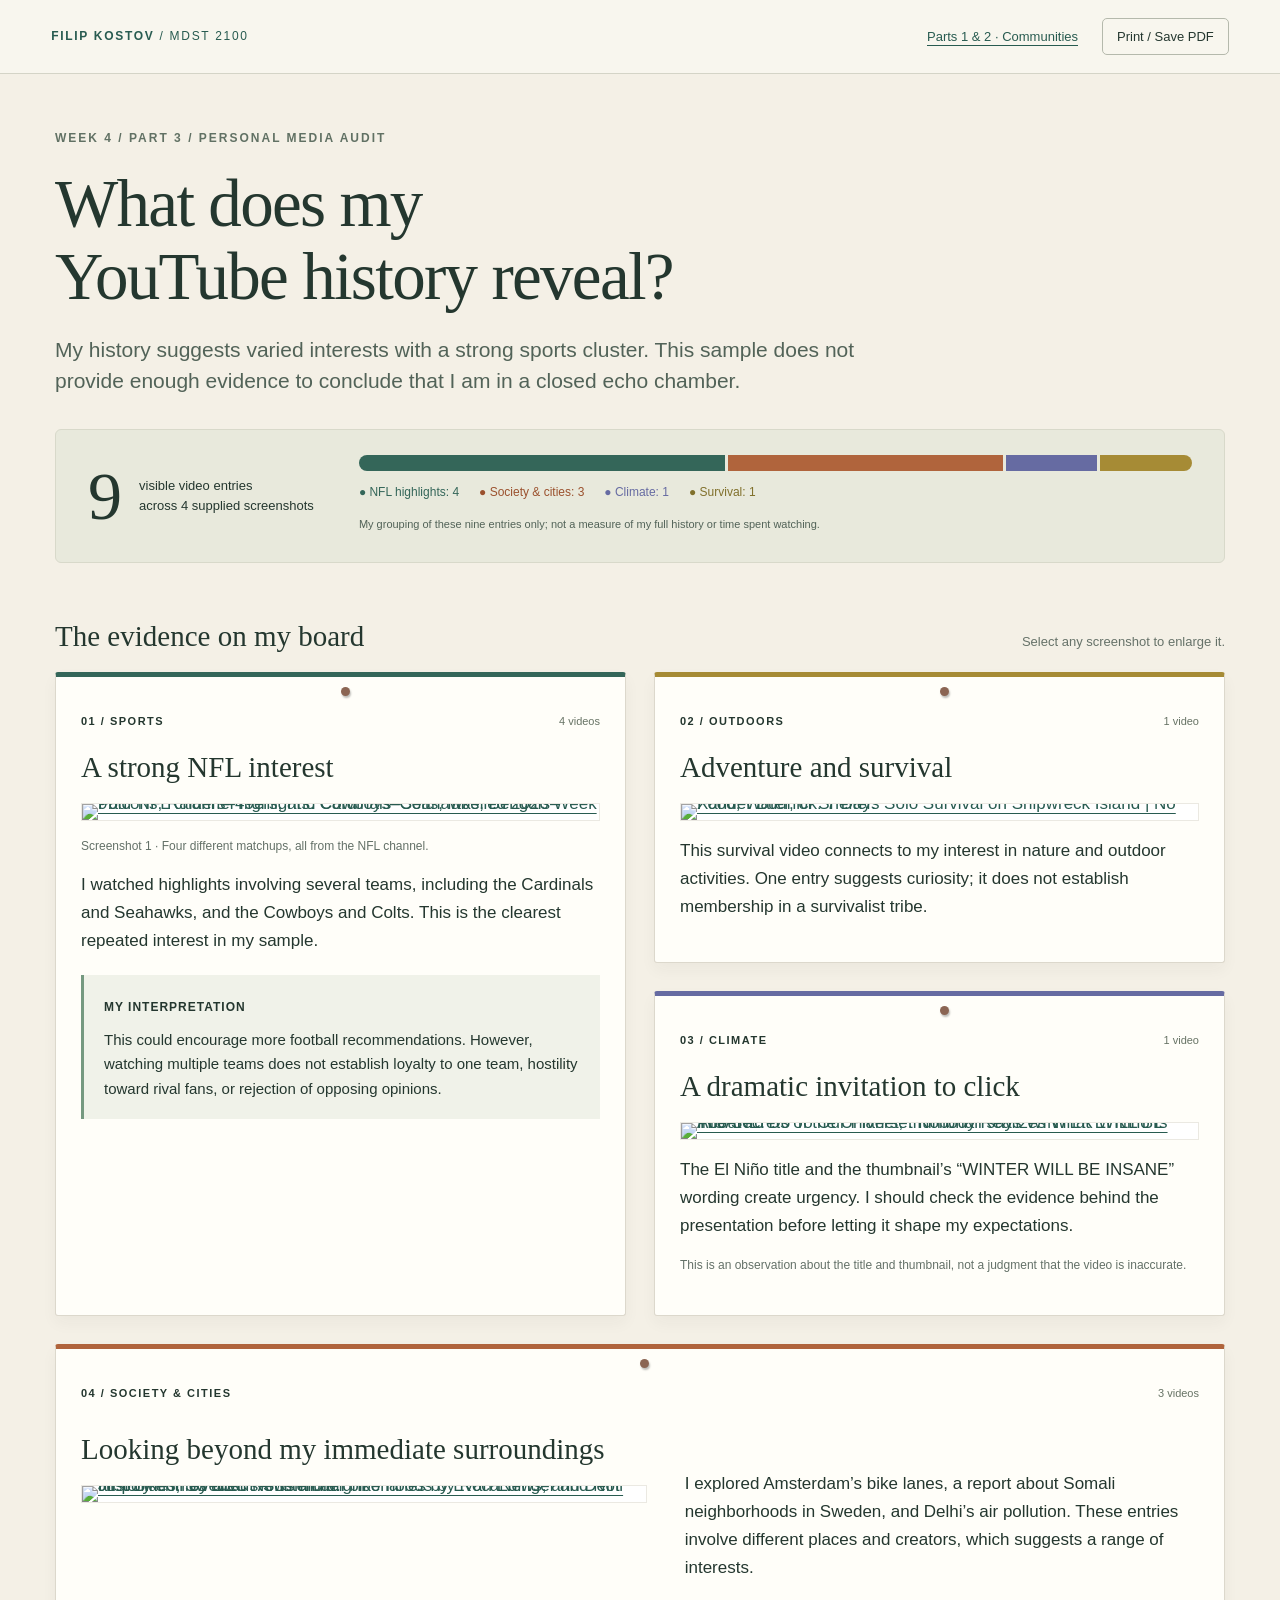
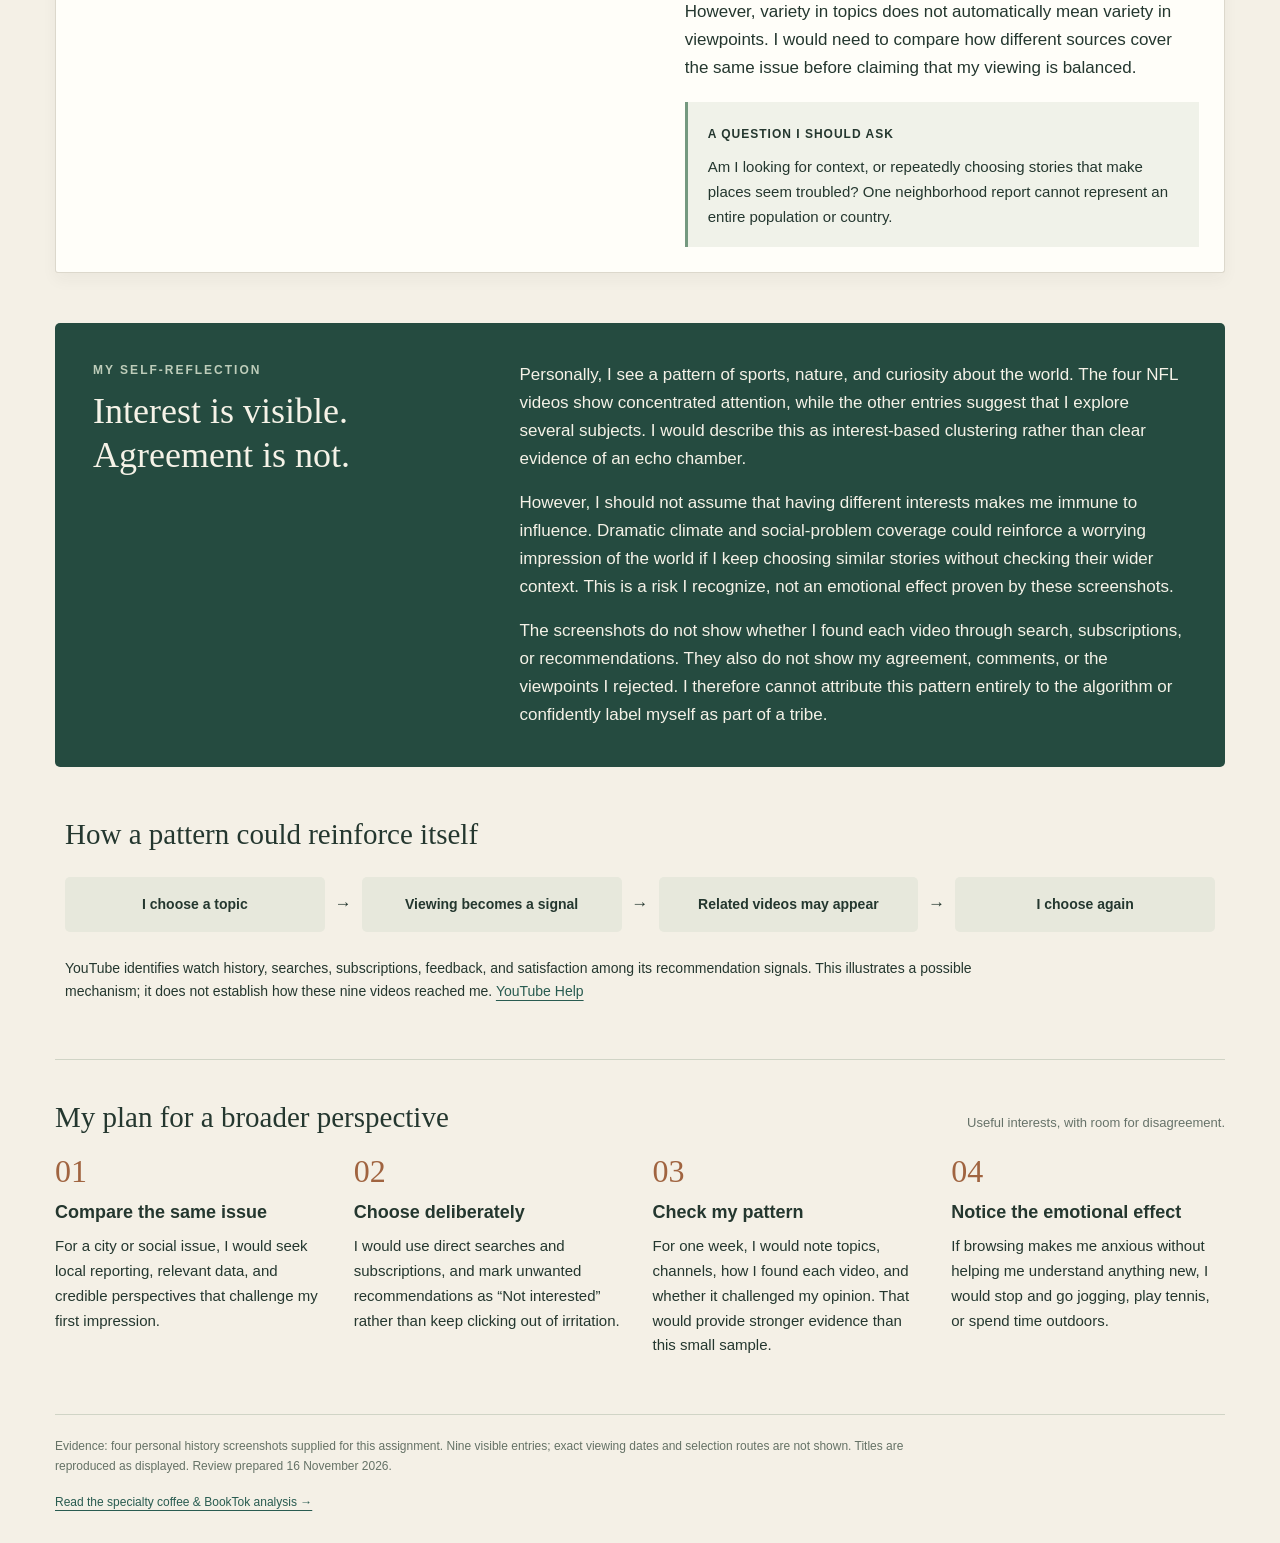
==== index.html @ 4a9a334c "Publish Week 4 visual board and community analysis" ====
<!doctype html>
<html lang="en"><head><meta charset="utf-8"><meta name="viewport" content="width=device-width,initial-scale=1"><title>My YouTube History — Filip Kostov</title><link rel="stylesheet" href="style.css"></head>
<body><header class="top"><a class="brand" href="index.html">FILIP KOSTOV <span> / MDST 2100</span></a><nav><a href="communities.html">Parts 1 & 2 · Communities</a><button onclick="window.print()">Print / Save PDF</button></nav></header>
<main><div class="eyebrow">WEEK 4 / PART 3 / PERSONAL MEDIA AUDIT</div><h1>What does my<br>YouTube history reveal?</h1><p class="intro">My history suggests varied interests with a strong sports cluster. This sample does not provide enough evidence to conclude that I am in a closed echo chamber.</p>
<section class="overview" aria-label="Sample overview"><div class="sample"><strong>9</strong><span>visible video entries<br>across 4 supplied screenshots</span></div><div class="mix"><div class="bar" role="img" aria-label="Four NFL highlights, three society and cities videos, one climate video and one survival video"><i style="flex:4;background:#346659"></i><i style="flex:3;background:#b0643c"></i><i style="flex:1;background:#666ba2"></i><i style="flex:1;background:#a68b35"></i></div><div class="legend"><span>● NFL highlights: 4</span><span>● Society & cities: 3</span><span>● Climate: 1</span><span>● Survival: 1</span></div><small>My grouping of these nine entries only; not a measure of my full history or time spent watching.</small></div></section>
<div class="section-heading"><h2>The evidence on my board</h2><p>Select any screenshot to enlarge it.</p></div>
<section class="board">
<article class="card sport"><div class="card-top"><span class="tag">01 / SPORTS</span><span class="count">4 videos</span></div><h2>A strong NFL interest</h2><a href="assets/nfl-history.png" class="image-link" target="_blank" rel="noopener"><img src="assets/nfl-history.png" alt="Four NFL channel highlights: Cardinals–Seahawks, Bengals–Falcons, Raiders–49ers, and Cowboys–Colts, labelled 2026 Week 9."></a><p class="caption">Screenshot 1 · Four different matchups, all from the NFL channel.</p><p>I watched highlights involving several teams, including the Cardinals and Seahawks, and the Cowboys and Colts. This is the clearest repeated interest in my sample.</p><div class="note"><b>My interpretation</b><p>This could encourage more football recommendations. However, watching multiple teams does not establish loyalty to one team, hostility toward rival fans, or rejection of opposing opinions.</p></div></article>
<div class="stack"><article class="card outdoors"><div class="card-top"><span class="tag">02 / OUTDOORS</span><span class="count">1 video</span></div><h2>Adventure and survival</h2><a href="assets/survival-history.png" class="image-link" target="_blank" rel="noopener"><img src="assets/survival-history.png" alt="Xander Budnick: 7 Days Solo Survival on Shipwreck Island | No Food, Water, or Shelter."></a><p>This survival video connects to my interest in nature and outdoor activities. One entry suggests curiosity; it does not establish membership in a survivalist tribe.</p></article>
<article class="card climate"><div class="card-top"><span class="tag">03 / CLIMATE</span><span class="count">1 video</span></div><h2>A dramatic invitation to click</h2><a href="assets/climate-history.png" class="image-link" target="_blank" rel="noopener"><img src="assets/climate-history.png" alt="The Secrets of the Universe: Nobody Realizes What El Niño Is About To Do To Our Planet; thumbnail says WINTER WILL BE INSANE."></a><p>The El Niño title and the thumbnail’s “WINTER WILL BE INSANE” wording create urgency. I should check the evidence behind the presentation before letting it shape my expectations.</p><p class="caption">This is an observation about the title and thumbnail, not a judgment that the video is inaccurate.</p></article></div>
<article class="card world"><div class="card-top"><span class="tag">04 / SOCIETY & CITIES</span><span class="count">3 videos</span></div><div class="split"><div><h2>Looking beyond my immediate surroundings</h2><a href="assets/world-history.png" class="image-link" target="_blank" rel="noopener"><img src="assets/world-history.png" alt="History entries about Amsterdam bike lanes by Evan Edinger and Not Just Bikes, Sweden’s Somali neighborhoods by RocaNews, and Delhi air pollution by BBC News India."></a></div><div class="world-copy"><p>I explored Amsterdam’s bike lanes, a report about Somali neighborhoods in Sweden, and Delhi’s air pollution. These entries involve different places and creators, which suggests a range of interests.</p><p>However, variety in topics does not automatically mean variety in viewpoints. I would need to compare how different sources cover the same issue before claiming that my viewing is balanced.</p><div class="note"><b>A question I should ask</b><p>Am I looking for context, or repeatedly choosing stories that make places seem troubled? One neighborhood report cannot represent an entire population or country.</p></div></div></div></article>
</section>
<section class="reflection"><div><div class="eyebrow">MY SELF-REFLECTION</div><h2>Interest is visible.<br>Agreement is not.</h2></div><div><p>Personally, I see a pattern of sports, nature, and curiosity about the world. The four NFL videos show concentrated attention, while the other entries suggest that I explore several subjects. I would describe this as interest-based clustering rather than clear evidence of an echo chamber.</p><p>However, I should not assume that having different interests makes me immune to influence. Dramatic climate and social-problem coverage could reinforce a worrying impression of the world if I keep choosing similar stories without checking their wider context. This is a risk I recognize, not an emotional effect proven by these screenshots.</p><p>The screenshots do not show whether I found each video through search, subscriptions, or recommendations. They also do not show my agreement, comments, or the viewpoints I rejected. I therefore cannot attribute this pattern entirely to the algorithm or confidently label myself as part of a tribe.</p></div></section>
<section class="loop"><h2>How a pattern could reinforce itself</h2><div class="steps"><span>I choose a topic</span><b>→</b><span>Viewing becomes a signal</span><b>→</b><span>Related videos may appear</span><b>→</b><span>I choose again</span></div><p>YouTube identifies watch history, searches, subscriptions, feedback, and satisfaction among its recommendation signals. This illustrates a possible mechanism; it does not establish how these nine videos reached me. <a href="https://support.google.com/youtube/answer/16089387?hl=en" target="_blank" rel="noopener">YouTube Help</a></p></section>
<section class="plan"><div class="section-heading"><h2>My plan for a broader perspective</h2><p>Useful interests, with room for disagreement.</p></div><div class="plan-grid"><article><span>01</span><h3>Compare the same issue</h3><p>For a city or social issue, I would seek local reporting, relevant data, and credible perspectives that challenge my first impression.</p></article><article><span>02</span><h3>Choose deliberately</h3><p>I would use direct searches and subscriptions, and mark unwanted recommendations as “Not interested” rather than keep clicking out of irritation.</p></article><article><span>03</span><h3>Check my pattern</h3><p>For one week, I would note topics, channels, how I found each video, and whether it challenged my opinion. That would provide stronger evidence than this small sample.</p></article><article><span>04</span><h3>Notice the emotional effect</h3><p>If browsing makes me anxious without helping me understand anything new, I would stop and go jogging, play tennis, or spend time outdoors.</p></article></div></section>
<footer><p>Evidence: four personal history screenshots supplied for this assignment. Nine visible entries; exact viewing dates and selection routes are not shown. Titles are reproduced as displayed. Review prepared 16 November 2026.</p><a href="communities.html">Read the specialty coffee & BookTok analysis →</a></footer></main></body></html>
---- style.css ----
*{box-sizing:border-box}html{scroll-behavior:smooth}body{margin:0;background:#f4f0e6;color:#24372f;font:17px/1.65 Arial,sans-serif}a{color:#285b50;text-underline-offset:4px}a:hover{color:#a34e2a}button{font:inherit;border:1px solid #b5b9ac;background:transparent;padding:7px 14px;border-radius:5px;cursor:pointer;color:inherit}.top{display:flex;align-items:center;justify-content:space-between;gap:20px;padding:18px 4%;border-bottom:1px solid #d4d4c7;background:#f8f6ee}.brand{font-size:12px;font-weight:800;letter-spacing:1.7px;text-decoration:none}.brand span{font-weight:400}nav{display:flex;gap:24px;align-items:center;font-size:13px}main{max-width:1230px;margin:0 auto;padding:55px 30px 30px}.eyebrow{font-size:12px;letter-spacing:2px;font-weight:800;color:#617164}h1{font:normal clamp(36px,5.3vw,67px)/1.08 Georgia,serif;letter-spacing:-1.7px;margin:18px 0 22px}h2{font:normal 29px/1.2 Georgia,serif;margin:10px 0 18px}h3{font-size:18px;line-height:1.3;margin:10px 0}p{margin:0 0 16px}.intro{font-size:21px;max-width:820px;line-height:1.5;color:#526358}.overview{display:flex;gap:45px;align-items:center;background:#e8e9dc;border:1px solid #d8d9ca;padding:25px 32px;margin:32px 0 46px;border-radius:6px}.sample{display:flex;gap:17px;align-items:center;flex-shrink:0}.sample strong{font:normal 68px/1 Georgia,serif}.sample span{font-size:13px;line-height:1.5}.mix{flex:1}.bar{display:flex;height:16px;border-radius:15px;overflow:hidden;gap:3px}.legend{display:flex;flex-wrap:wrap;gap:6px 20px;font-size:12px;margin:12px 0 6px}.legend span:nth-child(1){color:#346659}.legend span:nth-child(2){color:#9b512e}.legend span:nth-child(3){color:#666ba2}.legend span:nth-child(4){color:#80702b}small{font-size:11px;color:#526358}.section-heading{display:flex;justify-content:space-between;align-items:baseline;gap:20px}.section-heading p{font-size:13px;color:#667269}.board{display:grid;grid-template-columns:1fr 1fr;gap:28px}.card{position:relative;background:#fffef9;border:1px solid #dcd8cc;border-top:5px solid #346659;border-radius:3px;box-shadow:0 7px 16px #30392d0b;padding:25px}.card:before{content:'';position:absolute;width:9px;height:9px;border-radius:50%;background:#8b6553;box-shadow:1px 2px 2px #0004;top:10px;left:50%}.card-top{display:flex;justify-content:space-between;gap:12px;margin:10px 0 20px}.tag{font-size:11px;font-weight:bold;letter-spacing:1.5px}.count{font-size:11px;color:#677365}.image-link{display:block;background:white;border:1px solid #ebe9e2;margin:16px 0;line-height:0}.image-link img{width:100%;height:auto;display:block}.caption{font-size:12px;line-height:1.5;color:#647168}.note{background:#f0f2e9;padding:17px 20px;margin-top:20px;border-left:3px solid #759980}.note b{font-size:12px;text-transform:uppercase;letter-spacing:1px}.note p{margin:8px 0 0;font-size:15px}.stack{display:flex;flex-direction:column;gap:28px}.outdoors{border-top-color:#a68b35}.climate{border-top-color:#666ba2}.world{grid-column:1/-1;border-top-color:#b0643c}.split{display:grid;grid-template-columns:1.1fr 1fr;gap:38px}.world-copy{padding-top:48px}.reflection{display:grid;grid-template-columns:.8fr 1.4fr;gap:45px;margin:50px 0;padding:38px;background:#254b40;color:#f5f2e7;border-radius:5px}.reflection .eyebrow{color:#becdba}.reflection h2{font-size:36px}.reflection p{font-size:17px}.reflection p:last-child{margin-bottom:0}.loop{padding:0 10px 20px}.steps{display:flex;align-items:center;gap:10px;margin:25px 0}.steps span{flex:1;padding:16px;background:#e7e8dc;border-radius:5px;text-align:center;font-size:14px;font-weight:bold}.loop p{font-size:14px;max-width:960px}.plan{border-top:1px solid #d0d4c6;padding-top:30px;margin-top:20px}.plan-grid{display:grid;grid-template-columns:repeat(4,1fr);gap:25px}.plan-grid article>span{font:normal 32px Georgia,serif;color:#a06440}.plan-grid p{font-size:15px}footer{margin-top:40px;padding-top:22px;border-top:1px solid #d0d4c6;font-size:12px;color:#657266}footer p{max-width:900px}.essay{max-width:850px}.essay .lead{font-size:20px}.essay section{background:#fffef9;border:1px solid #ddd9cd;padding:30px;margin:25px 0}.essay h2{font-size:29px}.essay li{margin:12px 0}.essay .caution{padding:18px;background:#e8ecdf}.essay .source{font-size:13px}.essay h1{font-size:52px}.essay footer{font-size:13px}@media(max-width:760px){.top{align-items:flex-start;flex-direction:column;gap:12px}nav{gap:18px}main{padding:32px 18px}.intro{font-size:18px}.overview{flex-direction:column;align-items:stretch;gap:22px;padding:22px}.board,.split,.reflection{grid-template-columns:1fr}.world-copy{padding-top:0}.section-heading{display:block}.card{padding:20px}.reflection{padding:25px;gap:10px}.plan-grid{grid-template-columns:1fr 1fr}.steps{flex-direction:column;align-items:stretch}.steps b{text-align:center;transform:rotate(90deg)}.essay section{padding:22px}.essay h1{font-size:38px}}@media print{body{background:white;font-size:11pt}.top{display:none}main{padding:0;max-width:none}h1{font-size:35pt}.board{display:block}.card{break-inside:avoid;margin:15px 0;box-shadow:none}.image-link img{max-height:145mm;width:auto;max-width:100%;margin:auto}.stack{display:block}.overview,.reflection,.loop,.plan-grid article{break-inside:avoid}.reflection{background:#eee;color:#222}.reflection .eyebrow{color:#333}.plan-grid{grid-template-columns:1fr 1fr}footer{font-size:9pt}a{color:inherit}.essay section{break-inside:avoid}}
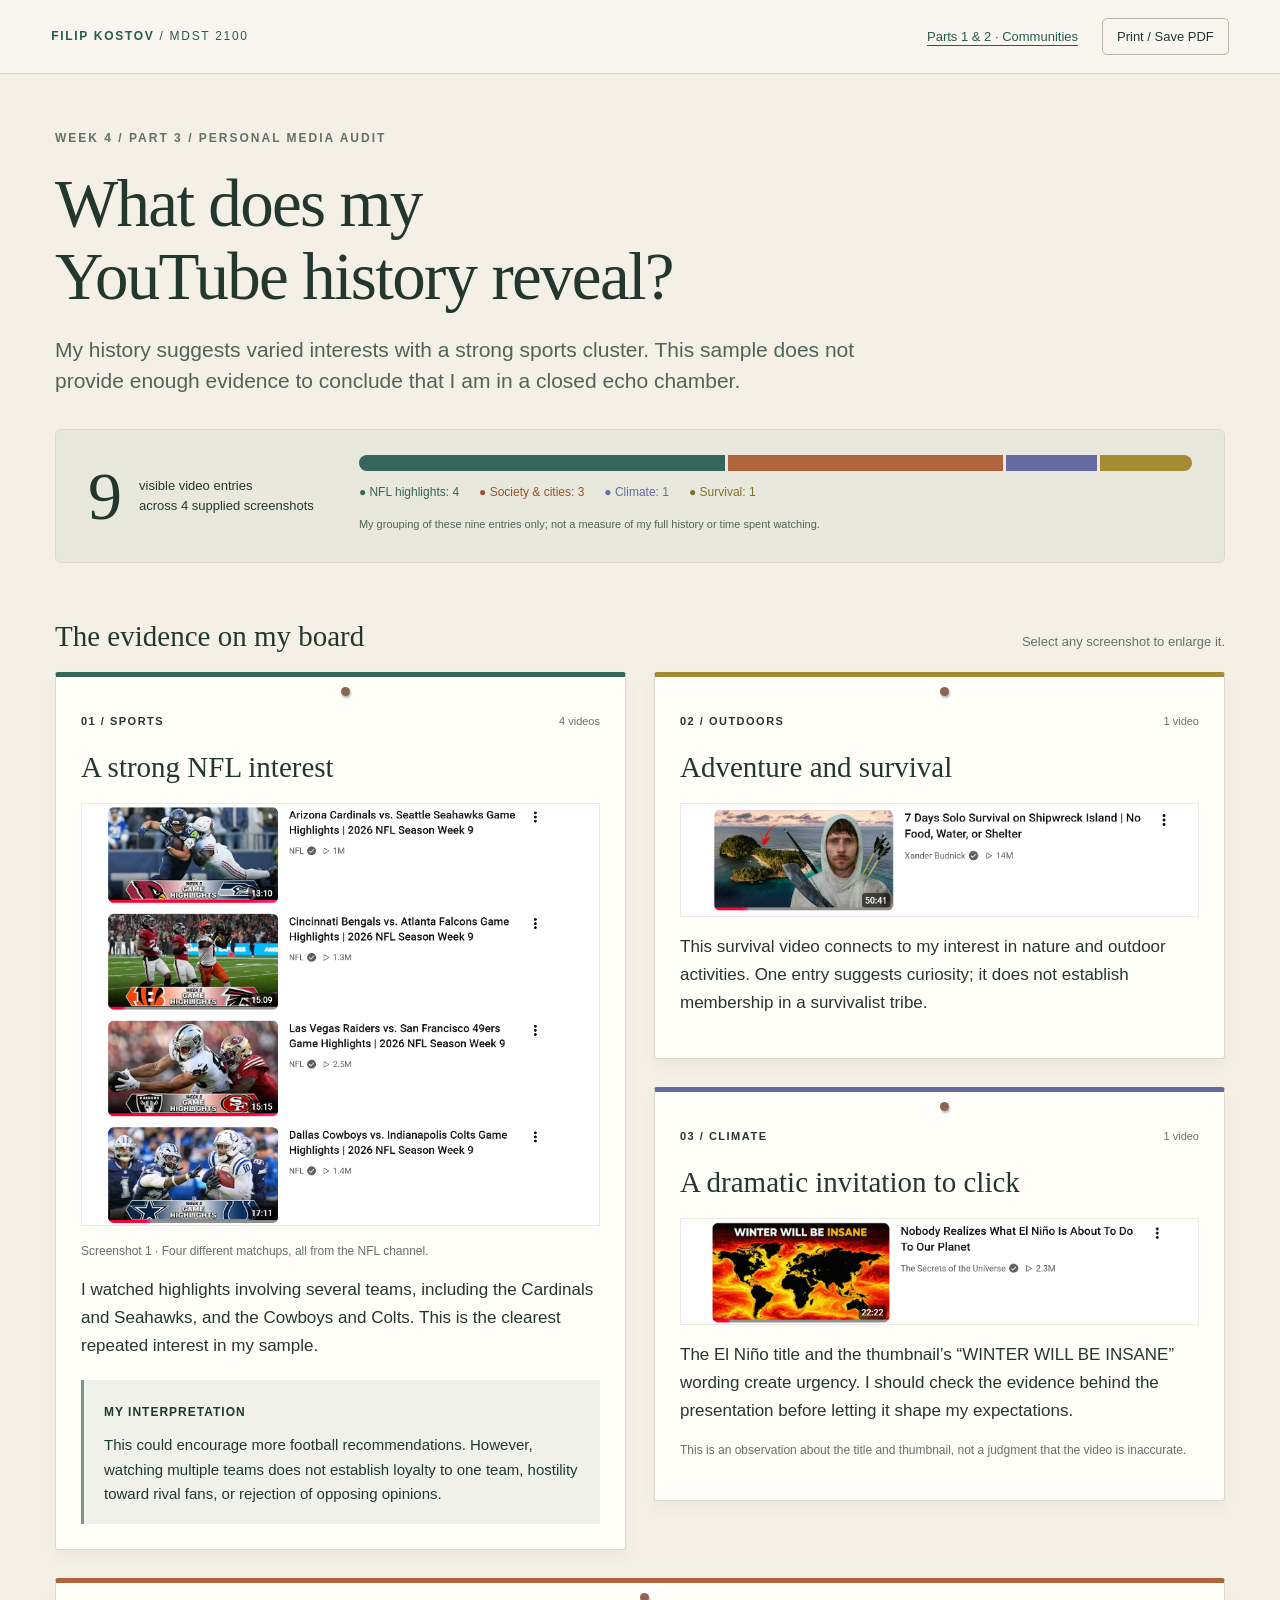
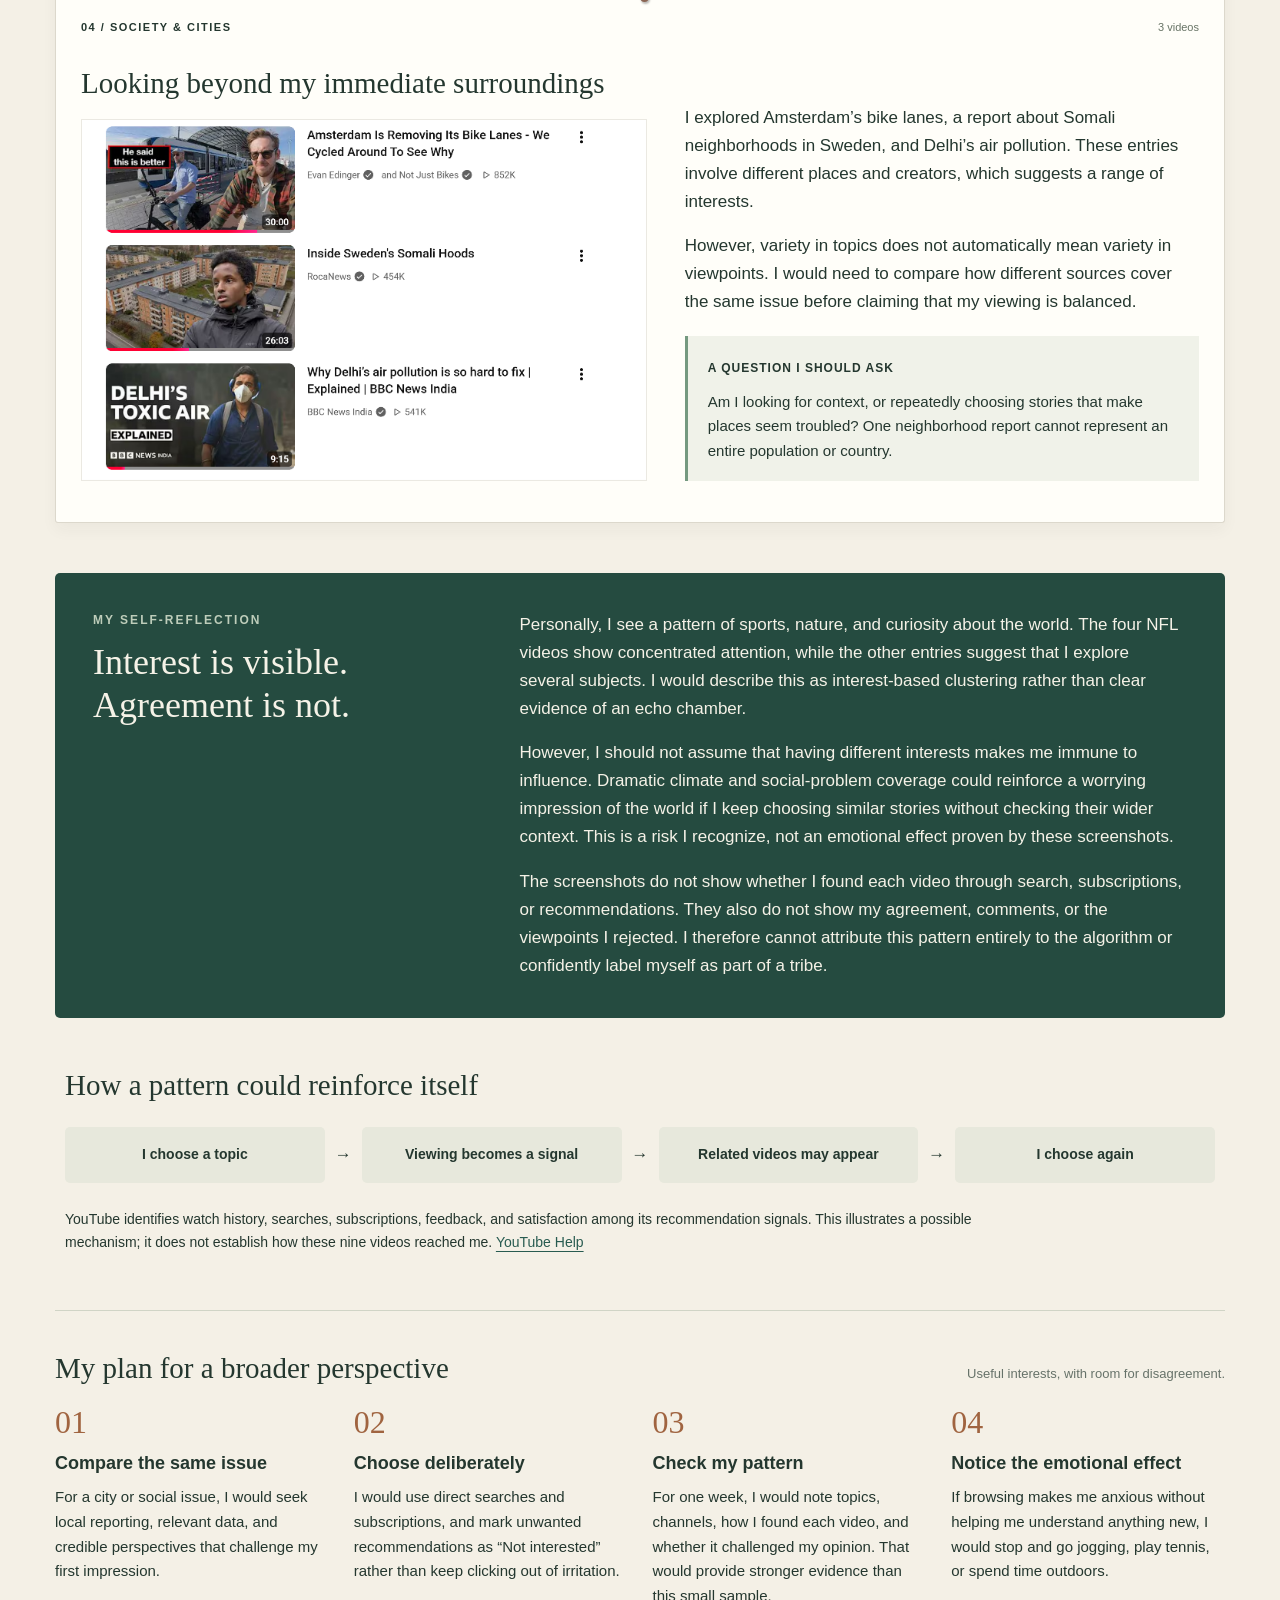
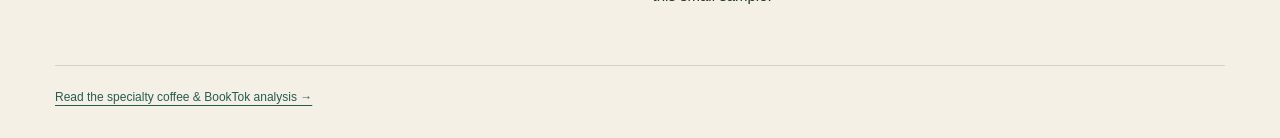
==== commit f12b0468: "Remove evidence footer note from Part 3" ====
--- a/index.html
+++ b/index.html
@@ -13,4 +13,4 @@
 <section class="reflection"><div><div class="eyebrow">MY SELF-REFLECTION</div><h2>Interest is visible.<br>Agreement is not.</h2></div><div><p>Personally, I see a pattern of sports, nature, and curiosity about the world. The four NFL videos show concentrated attention, while the other entries suggest that I explore several subjects. I would describe this as interest-based clustering rather than clear evidence of an echo chamber.</p><p>However, I should not assume that having different interests makes me immune to influence. Dramatic climate and social-problem coverage could reinforce a worrying impression of the world if I keep choosing similar stories without checking their wider context. This is a risk I recognize, not an emotional effect proven by these screenshots.</p><p>The screenshots do not show whether I found each video through search, subscriptions, or recommendations. They also do not show my agreement, comments, or the viewpoints I rejected. I therefore cannot attribute this pattern entirely to the algorithm or confidently label myself as part of a tribe.</p></div></section>
 <section class="loop"><h2>How a pattern could reinforce itself</h2><div class="steps"><span>I choose a topic</span><b>→</b><span>Viewing becomes a signal</span><b>→</b><span>Related videos may appear</span><b>→</b><span>I choose again</span></div><p>YouTube identifies watch history, searches, subscriptions, feedback, and satisfaction among its recommendation signals. This illustrates a possible mechanism; it does not establish how these nine videos reached me. <a href="https://support.google.com/youtube/answer/16089387?hl=en" target="_blank" rel="noopener">YouTube Help</a></p></section>
 <section class="plan"><div class="section-heading"><h2>My plan for a broader perspective</h2><p>Useful interests, with room for disagreement.</p></div><div class="plan-grid"><article><span>01</span><h3>Compare the same issue</h3><p>For a city or social issue, I would seek local reporting, relevant data, and credible perspectives that challenge my first impression.</p></article><article><span>02</span><h3>Choose deliberately</h3><p>I would use direct searches and subscriptions, and mark unwanted recommendations as “Not interested” rather than keep clicking out of irritation.</p></article><article><span>03</span><h3>Check my pattern</h3><p>For one week, I would note topics, channels, how I found each video, and whether it challenged my opinion. That would provide stronger evidence than this small sample.</p></article><article><span>04</span><h3>Notice the emotional effect</h3><p>If browsing makes me anxious without helping me understand anything new, I would stop and go jogging, play tennis, or spend time outdoors.</p></article></div></section>
-<footer><p>Evidence: four personal history screenshots supplied for this assignment. Nine visible entries; exact viewing dates and selection routes are not shown. Titles are reproduced as displayed. Review prepared 16 November 2026.</p><a href="communities.html">Read the specialty coffee & BookTok analysis →</a></footer></main></body></html>
+<footer><a href="communities.html">Read the specialty coffee & BookTok analysis →</a></footer></main></body></html>
